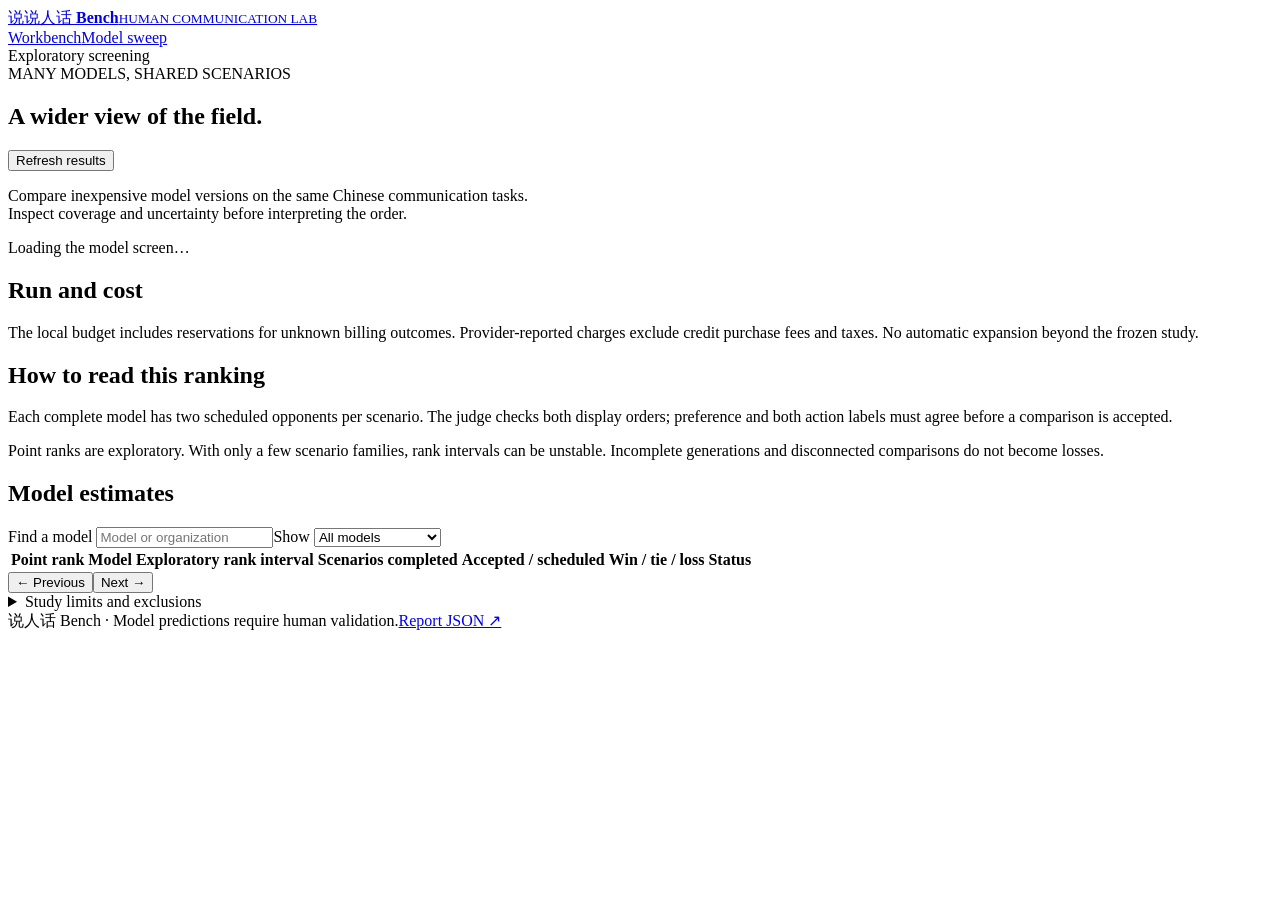
==== web/wide.html @ aa1a7129 "Add budgeted wide model screening and searchable rankings" ====
<!doctype html>
<html lang="en"><head><meta charset="utf-8"><meta name="viewport" content="width=device-width,initial-scale=1"><title>Model sweep · 说人话 Bench</title><link rel="stylesheet" href="/styles.css"></head>
<body><header class="header"><a class="brand" href="/"><span class="mark">说</span><span>说人话 <b>Bench</b><small>HUMAN COMMUNICATION LAB</small></span></a><nav aria-label="Main navigation"><a class="nav" href="/">Workbench</a><a class="nav active" href="/wide">Model sweep</a></nav><span class="version">Exploratory screening</span></header>
<main><section class="page"><div class="section-head"><div><div class="eyebrow">MANY MODELS, SHARED SCENARIOS</div><h1 class="page-title">A wider view of the field.</h1></div><button id="refreshWide" class="secondary">Refresh results</button></div>
<p class="lead">Compare inexpensive model versions on the same Chinese communication tasks.<br>Inspect coverage and uncertainty before interpreting the order.</p>
<div id="wideNotice" class="notice">Loading the model screen…</div><p id="wideUpdated" class="caption"></p><div id="wideStats" class="stats"></div>
<div class="bottom-grid"><article class="panel"><h2>Run and cost</h2><div id="wideChecks"></div><p class="caption">The local budget includes reservations for unknown billing outcomes. Provider-reported charges exclude credit purchase fees and taxes. No automatic expansion beyond the frozen study.</p></article><article class="panel"><h2>How to read this ranking</h2><p>Each complete model has two scheduled opponents per scenario. The judge checks both display orders; preference and both action labels must agree before a comparison is accepted.</p><p>Point ranks are exploratory. With only a few scenario families, rank intervals can be unstable. Incomplete generations and disconnected comparisons do not become losses.</p><p id="wideBootstrap" class="caption"></p></article></div>
<div class="section-head"><h2>Model estimates</h2><div class="hero-actions"><label>Find a model <input id="wideSearch" type="search" placeholder="Model or organization"></label><label>Show <select id="wideFilter"><option value="all">All models</option><option value="ranked">Ranked models</option><option value="unranked">Unranked models</option></select></label></div></div>
<div class="panel table-wrap"><table><thead><tr><th>Point rank</th><th>Model</th><th>Exploratory rank interval</th><th>Scenarios completed</th><th>Accepted / scheduled</th><th>Win / tie / loss</th><th>Status</th></tr></thead><tbody id="wideRows"></tbody></table></div>
<div class="decision-footer"><button id="widePrevious" class="secondary">← Previous</button><span id="widePage" class="caption"></span><button id="wideNext" class="secondary">Next →</button></div>
<details class="panel"><summary>Study limits and exclusions</summary><p id="wideOrder" class="caption"></p><ul id="wideWarnings" class="warnings"></ul></details>
</section></main><footer class="footer"><span>说人话 Bench · Model predictions require human validation.</span><a href="/api/wide-report">Report JSON ↗</a></footer><script src="/wide.js"></script></body></html>
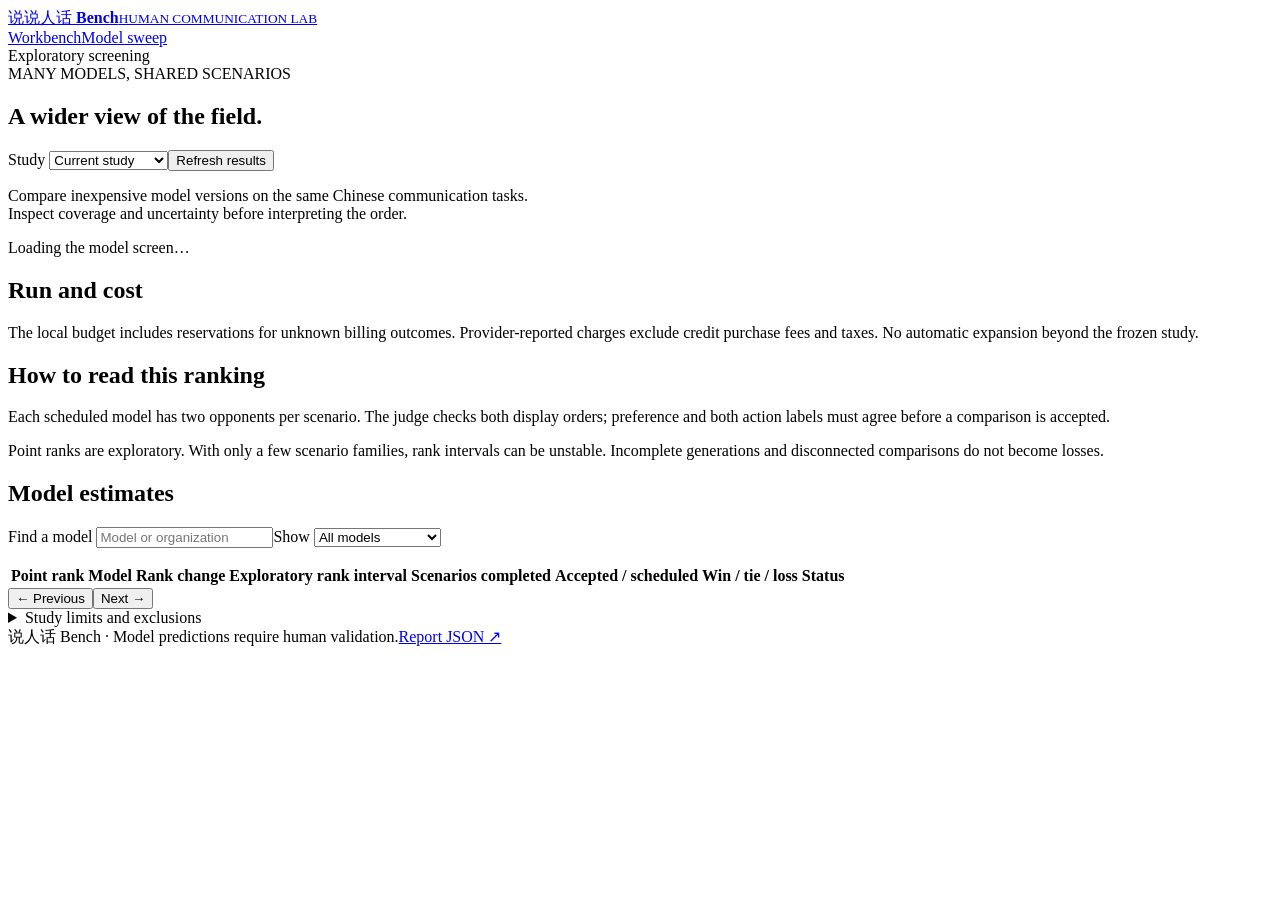
==== commit 82d8aad8: "Extend model screens with frozen cohorts and reusable evidence" ====
--- a/web/wide.html
+++ b/web/wide.html
@@ -1,12 +1,13 @@
 <!doctype html>
 <html lang="en"><head><meta charset="utf-8"><meta name="viewport" content="width=device-width,initial-scale=1"><title>Model sweep · 说人话 Bench</title><link rel="stylesheet" href="/styles.css"></head>
 <body><header class="header"><a class="brand" href="/"><span class="mark">说</span><span>说人话 <b>Bench</b><small>HUMAN COMMUNICATION LAB</small></span></a><nav aria-label="Main navigation"><a class="nav" href="/">Workbench</a><a class="nav active" href="/wide">Model sweep</a></nav><span class="version">Exploratory screening</span></header>
-<main><section class="page"><div class="section-head"><div><div class="eyebrow">MANY MODELS, SHARED SCENARIOS</div><h1 class="page-title">A wider view of the field.</h1></div><button id="refreshWide" class="secondary">Refresh results</button></div>
+<main><section class="page"><div class="section-head"><div><div class="eyebrow">MANY MODELS, SHARED SCENARIOS</div><h1 class="page-title">A wider view of the field.</h1></div><div><label>Study <select id="wideStudy"><option value="current">Current study</option><option value="baseline">Earlier snapshot</option></select></label><button id="refreshWide" class="secondary">Refresh results</button></div></div>
 <p class="lead">Compare inexpensive model versions on the same Chinese communication tasks.<br>Inspect coverage and uncertainty before interpreting the order.</p>
 <div id="wideNotice" class="notice">Loading the model screen…</div><p id="wideUpdated" class="caption"></p><div id="wideStats" class="stats"></div>
-<div class="bottom-grid"><article class="panel"><h2>Run and cost</h2><div id="wideChecks"></div><p class="caption">The local budget includes reservations for unknown billing outcomes. Provider-reported charges exclude credit purchase fees and taxes. No automatic expansion beyond the frozen study.</p></article><article class="panel"><h2>How to read this ranking</h2><p>Each complete model has two scheduled opponents per scenario. The judge checks both display orders; preference and both action labels must agree before a comparison is accepted.</p><p>Point ranks are exploratory. With only a few scenario families, rank intervals can be unstable. Incomplete generations and disconnected comparisons do not become losses.</p><p id="wideBootstrap" class="caption"></p></article></div>
+<div class="bottom-grid"><article class="panel"><h2>Run and cost</h2><div id="wideChecks"></div><p class="caption">The local budget includes reservations for unknown billing outcomes. Provider-reported charges exclude credit purchase fees and taxes. No automatic expansion beyond the frozen study.</p></article><article class="panel"><h2>How to read this ranking</h2><p>Each scheduled model has two opponents per scenario. The judge checks both display orders; preference and both action labels must agree before a comparison is accepted.</p><p>Point ranks are exploratory. With only a few scenario families, rank intervals can be unstable. Incomplete generations and disconnected comparisons do not become losses.</p><p id="wideBootstrap" class="caption"></p></article></div>
 <div class="section-head"><h2>Model estimates</h2><div class="hero-actions"><label>Find a model <input id="wideSearch" type="search" placeholder="Model or organization"></label><label>Show <select id="wideFilter"><option value="all">All models</option><option value="ranked">Ranked models</option><option value="unranked">Unranked models</option></select></label></div></div>
-<div class="panel table-wrap"><table><thead><tr><th>Point rank</th><th>Model</th><th>Exploratory rank interval</th><th>Scenarios completed</th><th>Accepted / scheduled</th><th>Win / tie / loss</th><th>Status</th></tr></thead><tbody id="wideRows"></tbody></table></div>
+<p id="wideBaseline" class="caption"></p>
+<div class="panel table-wrap"><table><thead><tr><th>Point rank</th><th>Model</th><th>Rank change</th><th>Exploratory rank interval</th><th>Scenarios completed</th><th>Accepted / scheduled</th><th>Win / tie / loss</th><th>Status</th></tr></thead><tbody id="wideRows"></tbody></table></div>
 <div class="decision-footer"><button id="widePrevious" class="secondary">← Previous</button><span id="widePage" class="caption"></span><button id="wideNext" class="secondary">Next →</button></div>
 <details class="panel"><summary>Study limits and exclusions</summary><p id="wideOrder" class="caption"></p><ul id="wideWarnings" class="warnings"></ul></details>
-</section></main><footer class="footer"><span>说人话 Bench · Model predictions require human validation.</span><a href="/api/wide-report">Report JSON ↗</a></footer><script src="/wide.js"></script></body></html>
+</section></main><footer class="footer"><span>说人话 Bench · Model predictions require human validation.</span><a id="wideDownload" href="/api/wide-report">Report JSON ↗</a></footer><script src="/wide.js"></script></body></html>
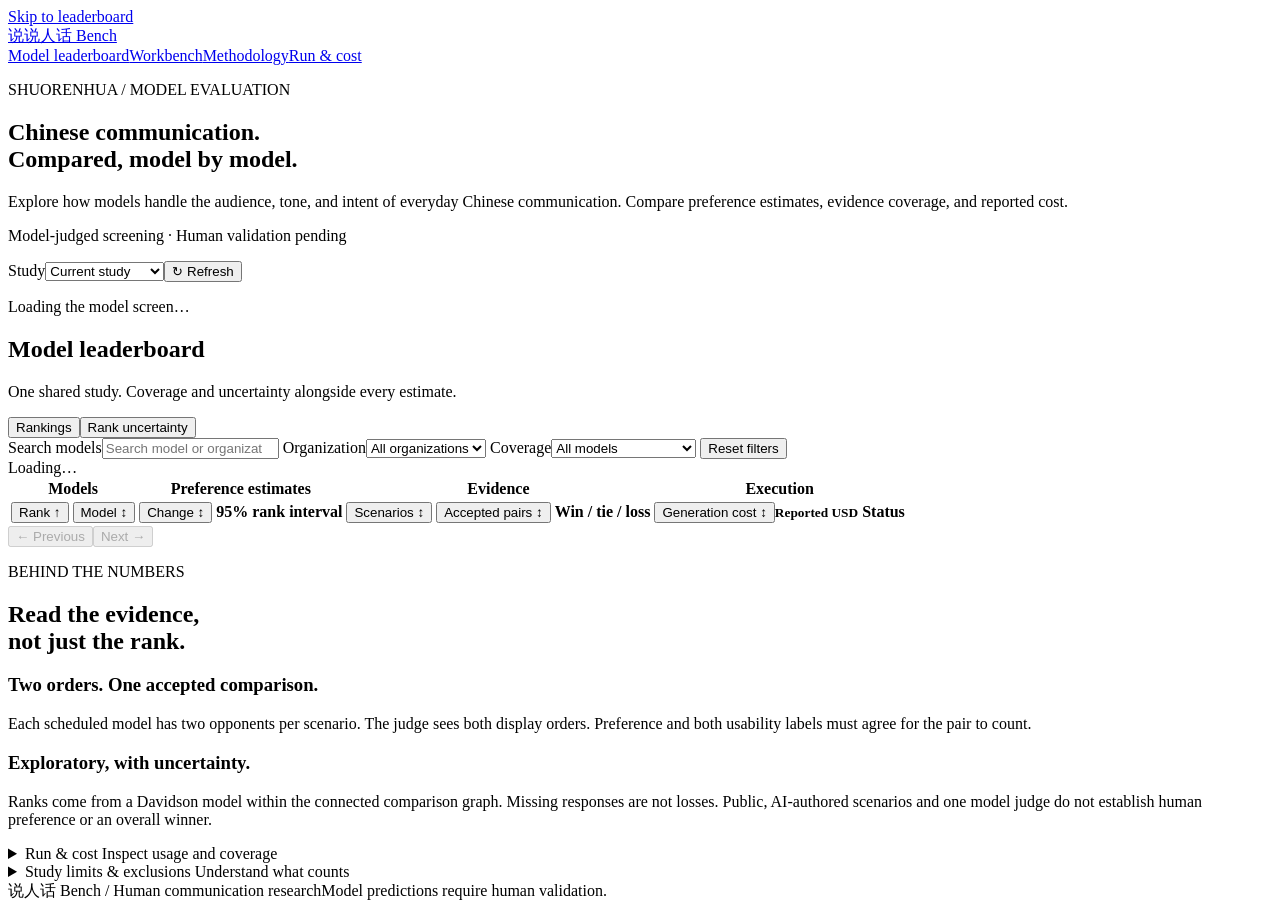
==== commit cce24eee: "Redesign leaderboard with compact comparisons and rank uncertainty charts" ====
--- a/web/wide.html
+++ b/web/wide.html
@@ -1,13 +1,43 @@
 <!doctype html>
-<html lang="en"><head><meta charset="utf-8"><meta name="viewport" content="width=device-width,initial-scale=1"><title>Model sweep · 说人话 Bench</title><link rel="stylesheet" href="/styles.css"></head>
-<body><header class="header"><a class="brand" href="/"><span class="mark">说</span><span>说人话 <b>Bench</b><small>HUMAN COMMUNICATION LAB</small></span></a><nav aria-label="Main navigation"><a class="nav" href="/">Workbench</a><a class="nav active" href="/wide">Model sweep</a></nav><span class="version">Exploratory screening</span></header>
-<main><section class="page"><div class="section-head"><div><div class="eyebrow">MANY MODELS, SHARED SCENARIOS</div><h1 class="page-title">A wider view of the field.</h1></div><div><label>Study <select id="wideStudy"><option value="current">Current study</option><option value="baseline">Earlier snapshot</option></select></label><button id="refreshWide" class="secondary">Refresh results</button></div></div>
-<p class="lead">Compare inexpensive model versions on the same Chinese communication tasks.<br>Inspect coverage and uncertainty before interpreting the order.</p>
-<div id="wideNotice" class="notice">Loading the model screen…</div><p id="wideUpdated" class="caption"></p><div id="wideStats" class="stats"></div>
-<div class="bottom-grid"><article class="panel"><h2>Run and cost</h2><div id="wideChecks"></div><p class="caption">The local budget includes reservations for unknown billing outcomes. Provider-reported charges exclude credit purchase fees and taxes. No automatic expansion beyond the frozen study.</p></article><article class="panel"><h2>How to read this ranking</h2><p>Each scheduled model has two opponents per scenario. The judge checks both display orders; preference and both action labels must agree before a comparison is accepted.</p><p>Point ranks are exploratory. With only a few scenario families, rank intervals can be unstable. Incomplete generations and disconnected comparisons do not become losses.</p><p id="wideBootstrap" class="caption"></p></article></div>
-<div class="section-head"><h2>Model estimates</h2><div class="hero-actions"><label>Find a model <input id="wideSearch" type="search" placeholder="Model or organization"></label><label>Show <select id="wideFilter"><option value="all">All models</option><option value="ranked">Ranked models</option><option value="unranked">Unranked models</option></select></label></div></div>
-<p id="wideBaseline" class="caption"></p>
-<div class="panel table-wrap"><table><thead><tr><th>Point rank</th><th>Model</th><th>Rank change</th><th>Exploratory rank interval</th><th>Scenarios completed</th><th>Accepted / scheduled</th><th>Win / tie / loss</th><th>Status</th></tr></thead><tbody id="wideRows"></tbody></table></div>
-<div class="decision-footer"><button id="widePrevious" class="secondary">← Previous</button><span id="widePage" class="caption"></span><button id="wideNext" class="secondary">Next →</button></div>
-<details class="panel"><summary>Study limits and exclusions</summary><p id="wideOrder" class="caption"></p><ul id="wideWarnings" class="warnings"></ul></details>
-</section></main><footer class="footer"><span>说人话 Bench · Model predictions require human validation.</span><a id="wideDownload" href="/api/wide-report">Report JSON ↗</a></footer><script src="/wide.js"></script></body></html>
+<html lang="en">
+<head>
+<meta charset="utf-8"><meta name="viewport" content="width=device-width,initial-scale=1">
+<meta name="theme-color" content="#f2f3f5"><title>Model leaderboard · 说人话 Bench</title>
+<link rel="stylesheet" href="/wide.css">
+</head>
+<body>
+<a class="skip-link" href="#leaderboard">Skip to leaderboard</a>
+<header class="site-header">
+<a class="brand" href="/"><span class="brand-mark" aria-hidden="true">说</span>说人话 <span>Bench</span></a>
+<nav aria-label="Main navigation"><a class="active" href="/wide" aria-current="page">Model leaderboard</a><a href="/">Workbench</a><a href="#methodology">Methodology</a><a href="#run-details">Run &amp; cost</a></nav>
+<a id="wideDownload" class="button button-dark" href="/api/wide-report" hidden>Report JSON <span aria-hidden="true">↗</span></a>
+</header>
+<main>
+<section class="hero" aria-labelledby="pageTitle">
+<div><p class="eyebrow">SHUORENHUA / MODEL EVALUATION</p><h1 id="pageTitle">Chinese communication.<br>Compared, model by model.</h1></div>
+<div class="hero-description"><p>Explore how models handle the audience, tone, and intent of everyday Chinese communication. Compare preference estimates, evidence coverage, and reported cost.</p><p class="scope-note"><span class="status-dot" aria-hidden="true"></span>Model-judged screening · Human validation pending</p>
+<div class="study-controls"><label for="wideStudy">Study</label><select id="wideStudy"><option value="current">Current study</option><option value="baseline">Earlier snapshot</option></select><button id="refreshWide" class="button" aria-label="Refresh results"><span aria-hidden="true">↻</span> Refresh</button></div></div>
+</section>
+<div id="wideStats" class="summary-grid" aria-label="Study summary"></div>
+<div class="snapshot-line"><p id="wideNotice" role="status">Loading the model screen…</p><p id="wideUpdated"></p></div>
+<section id="leaderboard" class="data-panel" aria-labelledby="leaderboardTitle">
+<div class="data-heading"><div><h2 id="leaderboardTitle">Model leaderboard</h2><p>One shared study. Coverage and uncertainty alongside every estimate.</p></div><div class="view-tabs" role="tablist" aria-label="Results view"><button id="tableTab" role="tab" aria-selected="true" aria-controls="tableView">Rankings</button><button id="chartTab" role="tab" aria-selected="false" aria-controls="chartView" tabindex="-1">Rank uncertainty</button></div></div>
+<div class="filters">
+<label class="search-label" for="wideSearch"><span>Search models</span><input id="wideSearch" type="search" placeholder="Search model or organization…" autocomplete="off"></label>
+<label for="wideOrganization"><span>Organization</span><select id="wideOrganization"><option value="all">All organizations</option></select></label>
+<label for="wideFilter"><span>Coverage</span><select id="wideFilter"><option value="all">All models</option><option value="complete">Complete responses</option><option value="partial">Partial responses</option><option value="ranked">Ranked models</option><option value="unranked">Unranked models</option></select></label>
+<button id="wideReset" class="reset-button">Reset filters</button></div>
+<div class="table-context"><span id="wideCount">Loading…</span><span id="wideBaseline"></span></div>
+<div id="tableView" role="tabpanel" aria-labelledby="tableTab">
+<div class="table-scroll" tabindex="0" role="region" aria-label="Model rankings, scroll horizontally for more metrics"><table>
+<thead><tr class="column-groups"><th colspan="2" scope="colgroup">Models</th><th colspan="2" scope="colgroup">Preference estimates</th><th colspan="3" scope="colgroup">Evidence</th><th colspan="2" scope="colgroup">Execution</th></tr>
+<tr><th scope="col" aria-sort="ascending"><button data-sort="rank">Rank <span class="sort-arrow" aria-hidden="true">↑</span></button></th><th scope="col"><button data-sort="name">Model <span class="sort-arrow" aria-hidden="true">↕</span></button></th><th scope="col"><button data-sort="rank_change">Change <span class="sort-arrow" aria-hidden="true">↕</span></button></th><th scope="col">95% rank interval</th><th scope="col"><button data-sort="n_generated">Scenarios <span class="sort-arrow" aria-hidden="true">↕</span></button></th><th scope="col"><button data-sort="n_accepted">Accepted pairs <span class="sort-arrow" aria-hidden="true">↕</span></button></th><th scope="col">Win / tie / loss</th><th scope="col"><button data-sort="generation_reported_usd">Generation cost <span class="sort-arrow" aria-hidden="true">↕</span></button><small>Reported USD</small></th><th scope="col">Status</th></tr></thead><tbody id="wideRows"></tbody>
+</table></div><div class="pagination"><span id="widePage" aria-live="polite"></span><div><button id="widePrevious" class="button" disabled>← Previous</button><button id="wideNext" class="button" disabled>Next →</button></div></div></div>
+<div id="chartView" class="chart-view" role="tabpanel" aria-labelledby="chartTab" hidden><div class="chart-heading"><div><h3>How certain is the order?</h3><p id="chartDescription">The top 10 matching models by point rank. Lower ranks are better.</p></div><span class="chart-legend"><i aria-hidden="true"></i> Point rank <b aria-hidden="true"></b> 95% interval</span></div><div id="wideChart"></div><p class="chart-footnote">Overlapping intervals leave the order uncertain. Select a model to find it in the table. These intervals capture scenario sampling, not judge bias.</p></div>
+</section>
+<section id="methodology" class="methodology" aria-labelledby="methodTitle"><div><p class="eyebrow">BEHIND THE NUMBERS</p><h2 id="methodTitle">Read the evidence,<br>not just the rank.</h2></div><div><h3>Two orders. One accepted comparison.</h3><p>Each scheduled model has two opponents per scenario. The judge sees both display orders. Preference and both usability labels must agree for the pair to count.</p></div><div><h3>Exploratory, with uncertainty.</h3><p>Ranks come from a Davidson model within the connected comparison graph. Missing responses are not losses. Public, AI-authored scenarios and one model judge do not establish human preference or an overall winner.</p><p id="wideBootstrap" class="small-note"></p></div></section>
+<div class="detail-grid"><details id="run-details" class="details-panel"><summary>Run &amp; cost <span>Inspect usage and coverage</span></summary><div class="details-content"><div id="wideChecks"></div><p class="small-note">Generation costs sum reported candidate-call charges, including failed calls with known charges; they exclude judging and unknown charges. The local allowance includes imported records and reservations. Reported charges exclude credit purchase fees and taxes. No automatic expansion beyond the frozen study.</p></div></details><details class="details-panel"><summary>Study limits &amp; exclusions <span>Understand what counts</span></summary><div class="details-content"><p id="wideOrder" class="small-note"></p><ul id="wideWarnings"></ul></div></details></div>
+</main>
+<footer><span>说人话 Bench <span class="footer-divider">/</span> Human communication research</span><span>Model predictions require human validation.</span></footer>
+<script src="/wide.js"></script>
+</body></html>
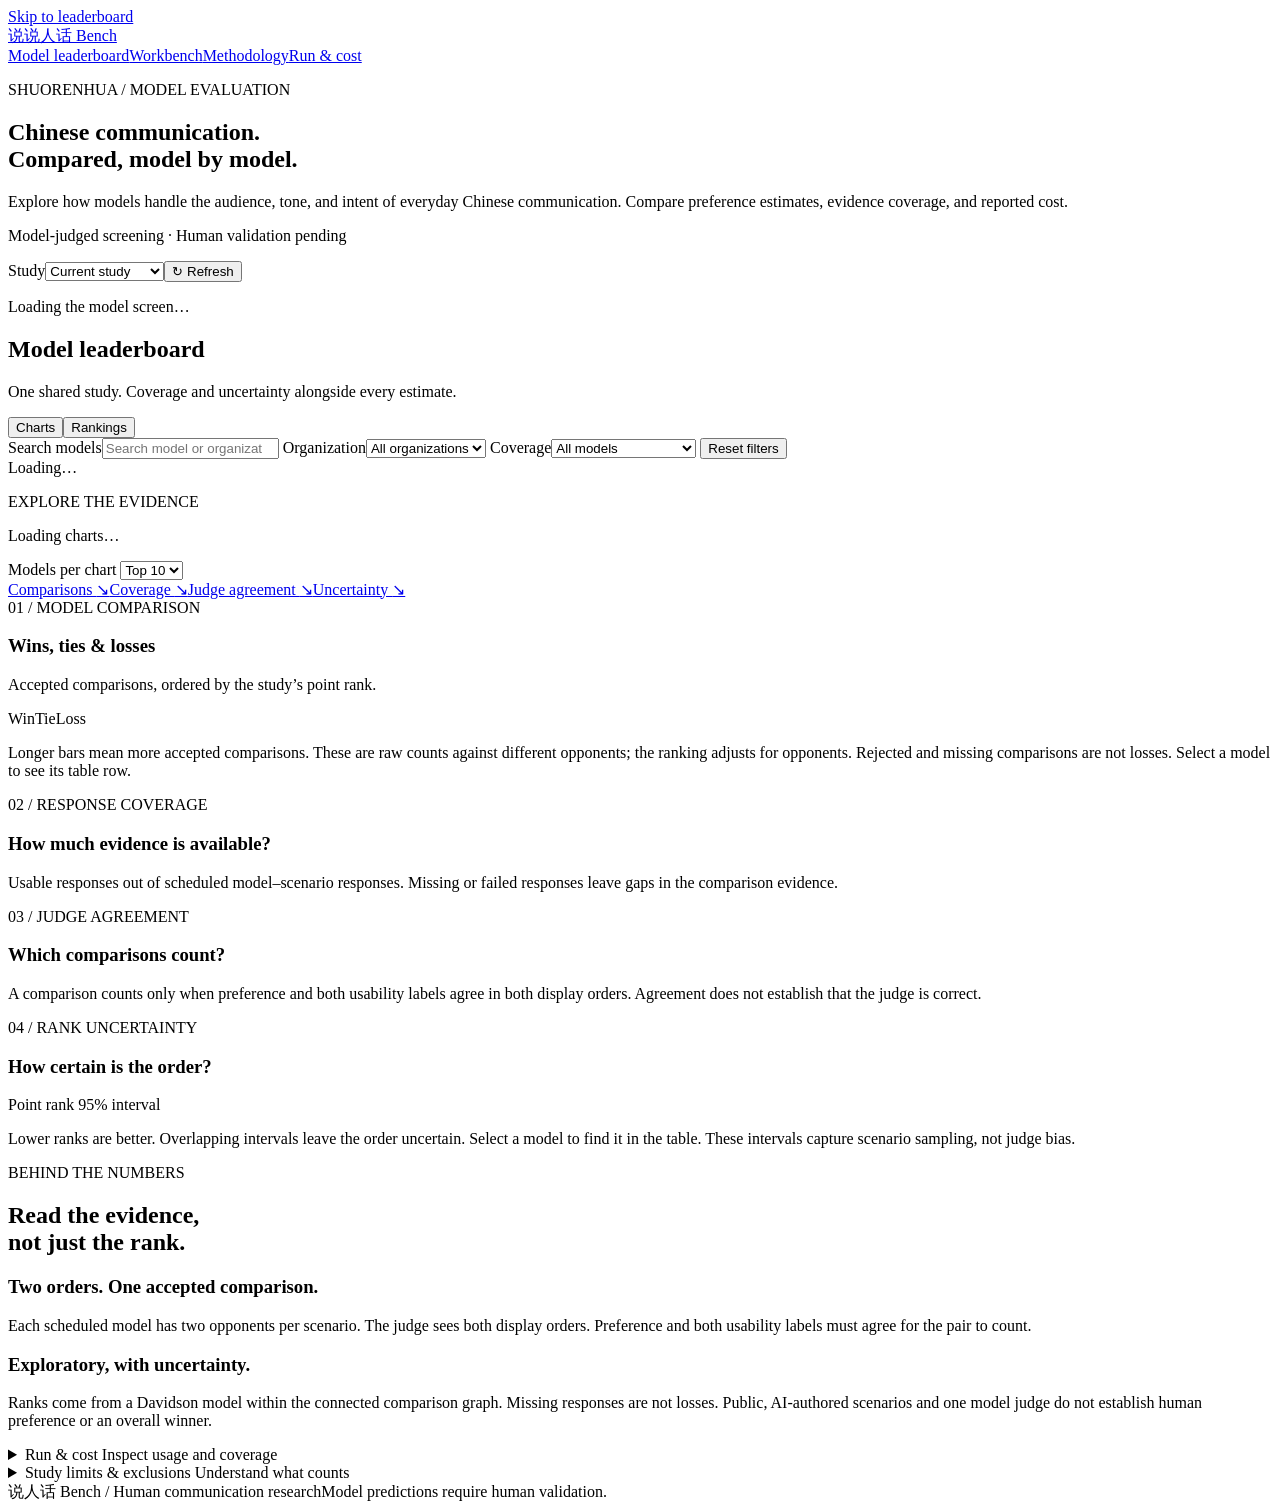
==== commit f7acd606: "Add comparison bars, coverage and judge agreement charts" ====
--- a/web/wide.html
+++ b/web/wide.html
@@ -21,19 +21,28 @@
 <div id="wideStats" class="summary-grid" aria-label="Study summary"></div>
 <div class="snapshot-line"><p id="wideNotice" role="status">Loading the model screen…</p><p id="wideUpdated"></p></div>
 <section id="leaderboard" class="data-panel" aria-labelledby="leaderboardTitle">
-<div class="data-heading"><div><h2 id="leaderboardTitle">Model leaderboard</h2><p>One shared study. Coverage and uncertainty alongside every estimate.</p></div><div class="view-tabs" role="tablist" aria-label="Results view"><button id="tableTab" role="tab" aria-selected="true" aria-controls="tableView">Rankings</button><button id="chartTab" role="tab" aria-selected="false" aria-controls="chartView" tabindex="-1">Rank uncertainty</button></div></div>
+<div class="data-heading"><div><h2 id="leaderboardTitle">Model leaderboard</h2><p>One shared study. Coverage and uncertainty alongside every estimate.</p></div><div class="view-tabs" role="tablist" aria-label="Results view"><button id="chartTab" role="tab" aria-selected="true" aria-controls="chartView">Charts</button><button id="tableTab" role="tab" aria-selected="false" aria-controls="tableView" tabindex="-1">Rankings</button></div></div>
 <div class="filters">
 <label class="search-label" for="wideSearch"><span>Search models</span><input id="wideSearch" type="search" placeholder="Search model or organization…" autocomplete="off"></label>
 <label for="wideOrganization"><span>Organization</span><select id="wideOrganization"><option value="all">All organizations</option></select></label>
 <label for="wideFilter"><span>Coverage</span><select id="wideFilter"><option value="all">All models</option><option value="complete">Complete responses</option><option value="partial">Partial responses</option><option value="ranked">Ranked models</option><option value="unranked">Unranked models</option></select></label>
 <button id="wideReset" class="reset-button">Reset filters</button></div>
 <div class="table-context"><span id="wideCount">Loading…</span><span id="wideBaseline"></span></div>
-<div id="tableView" role="tabpanel" aria-labelledby="tableTab">
+<div id="tableView" role="tabpanel" aria-labelledby="tableTab" hidden>
 <div class="table-scroll" tabindex="0" role="region" aria-label="Model rankings, scroll horizontally for more metrics"><table>
 <thead><tr class="column-groups"><th colspan="2" scope="colgroup">Models</th><th colspan="2" scope="colgroup">Preference estimates</th><th colspan="3" scope="colgroup">Evidence</th><th colspan="2" scope="colgroup">Execution</th></tr>
 <tr><th scope="col" aria-sort="ascending"><button data-sort="rank">Rank <span class="sort-arrow" aria-hidden="true">↑</span></button></th><th scope="col"><button data-sort="name">Model <span class="sort-arrow" aria-hidden="true">↕</span></button></th><th scope="col"><button data-sort="rank_change">Change <span class="sort-arrow" aria-hidden="true">↕</span></button></th><th scope="col">95% rank interval</th><th scope="col"><button data-sort="n_generated">Scenarios <span class="sort-arrow" aria-hidden="true">↕</span></button></th><th scope="col"><button data-sort="n_accepted">Accepted pairs <span class="sort-arrow" aria-hidden="true">↕</span></button></th><th scope="col">Win / tie / loss</th><th scope="col"><button data-sort="generation_reported_usd">Generation cost <span class="sort-arrow" aria-hidden="true">↕</span></button><small>Reported USD</small></th><th scope="col">Status</th></tr></thead><tbody id="wideRows"></tbody>
 </table></div><div class="pagination"><span id="widePage" aria-live="polite"></span><div><button id="widePrevious" class="button" disabled>← Previous</button><button id="wideNext" class="button" disabled>Next →</button></div></div></div>
-<div id="chartView" class="chart-view" role="tabpanel" aria-labelledby="chartTab" hidden><div class="chart-heading"><div><h3>How certain is the order?</h3><p id="chartDescription">The top 10 matching models by point rank. Lower ranks are better.</p></div><span class="chart-legend"><i aria-hidden="true"></i> Point rank <b aria-hidden="true"></b> 95% interval</span></div><div id="wideChart"></div><p class="chart-footnote">Overlapping intervals leave the order uncertain. Select a model to find it in the table. These intervals capture scenario sampling, not judge bias.</p></div>
+<div id="chartView" class="chart-view" role="tabpanel" aria-labelledby="chartTab">
+<div class="chart-toolbar"><div><p class="eyebrow">EXPLORE THE EVIDENCE</p><p id="chartSelection" aria-live="polite">Loading charts…</p></div><label for="chartLimit">Models per chart <select id="chartLimit"><option value="10">Top 10</option><option value="20">Top 20</option><option value="50">Top 50</option></select></label></div>
+<nav class="chart-jumps" aria-label="Jump to chart"><a href="#outcomesChart">Comparisons <span aria-hidden="true">↘</span></a><a href="#coverageChart">Coverage <span aria-hidden="true">↘</span></a><a href="#agreementChart">Judge agreement <span aria-hidden="true">↘</span></a><a href="#uncertaintyChart">Uncertainty <span aria-hidden="true">↘</span></a></nav>
+<section id="outcomesChart" class="chart-card" aria-labelledby="outcomesTitle"><div class="chart-heading"><div><span class="chart-kicker">01 / MODEL COMPARISON</span><h3 id="outcomesTitle">Wins, ties &amp; losses</h3><p>Accepted comparisons, ordered by the study’s point rank.</p></div><div class="segment-legend" aria-label="Bar colors"><span><i class="swatch win" aria-hidden="true"></i>Win</span><span><i class="swatch tie" aria-hidden="true"></i>Tie</span><span><i class="swatch loss" aria-hidden="true"></i>Loss</span></div></div><div id="wideOutcomes"></div><p class="chart-footnote">Longer bars mean more accepted comparisons. These are raw counts against different opponents; the ranking adjusts for opponents. Rejected and missing comparisons are not losses. Select a model to see its table row.</p></section>
+<div class="chart-pair">
+<section id="coverageChart" class="chart-card" aria-labelledby="coverageTitle"><span class="chart-kicker">02 / RESPONSE COVERAGE</span><h3 id="coverageTitle">How much evidence is available?</h3><p id="coverageScope" class="chart-subtitle"></p><div id="wideCoverage"></div><p class="chart-footnote">Usable responses out of scheduled model–scenario responses. Missing or failed responses leave gaps in the comparison evidence.</p></section>
+<section id="agreementChart" class="chart-card" aria-labelledby="agreementTitle"><span class="chart-kicker">03 / JUDGE AGREEMENT</span><h3 id="agreementTitle">Which comparisons count?</h3><p id="agreementScope" class="chart-subtitle"></p><div id="wideAgreement"></div><p class="chart-footnote">A comparison counts only when preference and both usability labels agree in both display orders. Agreement does not establish that the judge is correct.</p></section>
+</div>
+<section id="uncertaintyChart" class="chart-card" aria-labelledby="uncertaintyTitle"><div class="chart-heading"><div><span class="chart-kicker">04 / RANK UNCERTAINTY</span><h3 id="uncertaintyTitle">How certain is the order?</h3><p id="chartDescription"></p></div><span class="chart-legend"><i aria-hidden="true"></i> Point rank <b aria-hidden="true"></b> 95% interval</span></div><div id="wideChart"></div><p class="chart-footnote">Lower ranks are better. Overlapping intervals leave the order uncertain. Select a model to find it in the table. These intervals capture scenario sampling, not judge bias.</p></section>
+</div>
 </section>
 <section id="methodology" class="methodology" aria-labelledby="methodTitle"><div><p class="eyebrow">BEHIND THE NUMBERS</p><h2 id="methodTitle">Read the evidence,<br>not just the rank.</h2></div><div><h3>Two orders. One accepted comparison.</h3><p>Each scheduled model has two opponents per scenario. The judge sees both display orders. Preference and both usability labels must agree for the pair to count.</p></div><div><h3>Exploratory, with uncertainty.</h3><p>Ranks come from a Davidson model within the connected comparison graph. Missing responses are not losses. Public, AI-authored scenarios and one model judge do not establish human preference or an overall winner.</p><p id="wideBootstrap" class="small-note"></p></div></section>
 <div class="detail-grid"><details id="run-details" class="details-panel"><summary>Run &amp; cost <span>Inspect usage and coverage</span></summary><div class="details-content"><div id="wideChecks"></div><p class="small-note">Generation costs sum reported candidate-call charges, including failed calls with known charges; they exclude judging and unknown charges. The local allowance includes imported records and reservations. Reported charges exclude credit purchase fees and taxes. No automatic expansion beyond the frozen study.</p></div></details><details class="details-panel"><summary>Study limits &amp; exclusions <span>Understand what counts</span></summary><div class="details-content"><p id="wideOrder" class="small-note"></p><ul id="wideWarnings"></ul></div></details></div>
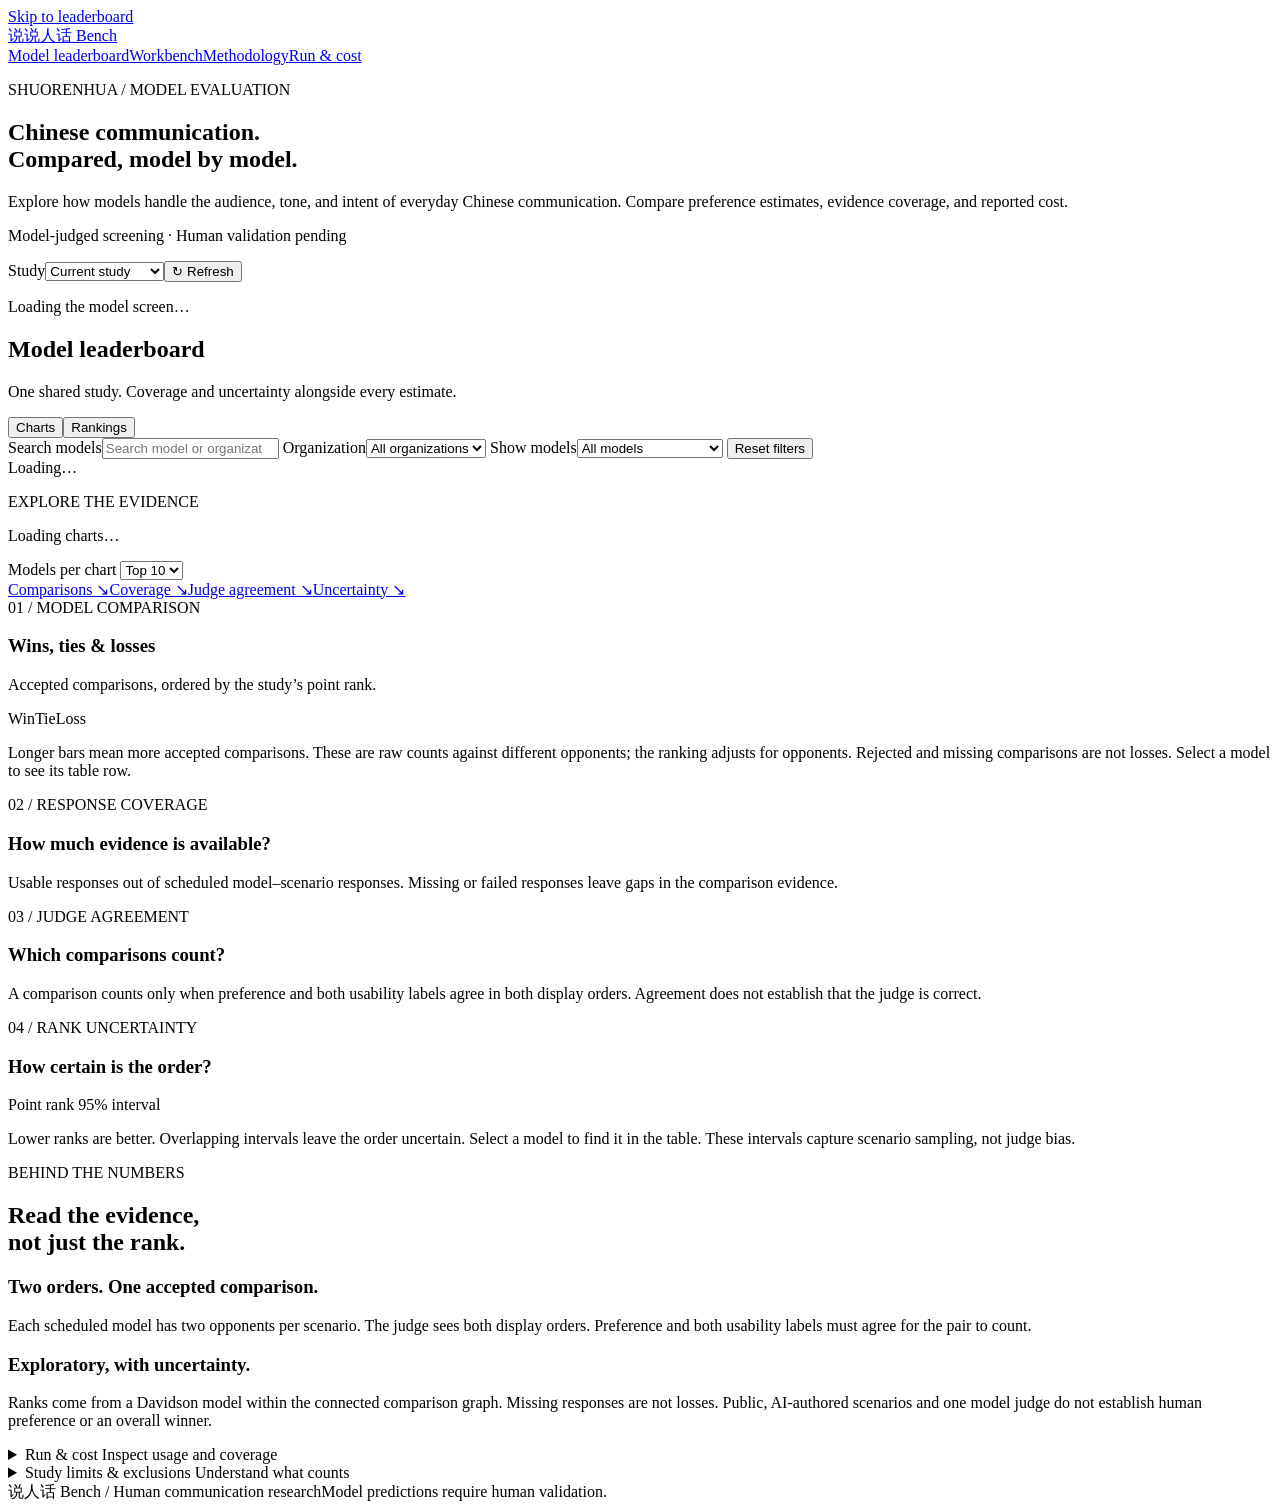
==== commit 98ef52af: "Enroll bounded premium models into existing benchmark rankings" ====
--- a/web/wide.html
+++ b/web/wide.html
@@ -25,7 +25,7 @@
 <div class="filters">
 <label class="search-label" for="wideSearch"><span>Search models</span><input id="wideSearch" type="search" placeholder="Search model or organization…" autocomplete="off"></label>
 <label for="wideOrganization"><span>Organization</span><select id="wideOrganization"><option value="all">All organizations</option></select></label>
-<label for="wideFilter"><span>Coverage</span><select id="wideFilter"><option value="all">All models</option><option value="complete">Complete responses</option><option value="partial">Partial responses</option><option value="ranked">Ranked models</option><option value="unranked">Unranked models</option></select></label>
+<label for="wideFilter"><span>Show models</span><select id="wideFilter"><option value="all">All models</option><option value="new">Newly added models</option><option value="complete">Complete responses</option><option value="partial">Partial responses</option><option value="ranked">Ranked models</option><option value="unranked">Unranked models</option></select></label>
 <button id="wideReset" class="reset-button">Reset filters</button></div>
 <div class="table-context"><span id="wideCount">Loading…</span><span id="wideBaseline"></span></div>
 <div id="tableView" role="tabpanel" aria-labelledby="tableTab" hidden>
@@ -44,7 +44,7 @@
 <section id="uncertaintyChart" class="chart-card" aria-labelledby="uncertaintyTitle"><div class="chart-heading"><div><span class="chart-kicker">04 / RANK UNCERTAINTY</span><h3 id="uncertaintyTitle">How certain is the order?</h3><p id="chartDescription"></p></div><span class="chart-legend"><i aria-hidden="true"></i> Point rank <b aria-hidden="true"></b> 95% interval</span></div><div id="wideChart"></div><p class="chart-footnote">Lower ranks are better. Overlapping intervals leave the order uncertain. Select a model to find it in the table. These intervals capture scenario sampling, not judge bias.</p></section>
 </div>
 </section>
-<section id="methodology" class="methodology" aria-labelledby="methodTitle"><div><p class="eyebrow">BEHIND THE NUMBERS</p><h2 id="methodTitle">Read the evidence,<br>not just the rank.</h2></div><div><h3>Two orders. One accepted comparison.</h3><p>Each scheduled model has two opponents per scenario. The judge sees both display orders. Preference and both usability labels must agree for the pair to count.</p></div><div><h3>Exploratory, with uncertainty.</h3><p>Ranks come from a Davidson model within the connected comparison graph. Missing responses are not losses. Public, AI-authored scenarios and one model judge do not establish human preference or an overall winner.</p><p id="wideBootstrap" class="small-note"></p></div></section>
+<section id="methodology" class="methodology" aria-labelledby="methodTitle"><div><p class="eyebrow">BEHIND THE NUMBERS</p><h2 id="methodTitle">Read the evidence,<br>not just the rank.</h2></div><div><h3>Two orders. One accepted comparison.</h3><p id="wideSchedule">Each scheduled model has two opponents per scenario. The judge sees both display orders. Preference and both usability labels must agree for the pair to count.</p></div><div><h3>Exploratory, with uncertainty.</h3><p>Ranks come from a Davidson model within the connected comparison graph. Missing responses are not losses. Public, AI-authored scenarios and one model judge do not establish human preference or an overall winner.</p><p id="wideBootstrap" class="small-note"></p></div></section>
 <div class="detail-grid"><details id="run-details" class="details-panel"><summary>Run &amp; cost <span>Inspect usage and coverage</span></summary><div class="details-content"><div id="wideChecks"></div><p class="small-note">Generation costs sum reported candidate-call charges, including failed calls with known charges; they exclude judging and unknown charges. The local allowance includes imported records and reservations. Reported charges exclude credit purchase fees and taxes. No automatic expansion beyond the frozen study.</p></div></details><details class="details-panel"><summary>Study limits &amp; exclusions <span>Understand what counts</span></summary><div class="details-content"><p id="wideOrder" class="small-note"></p><ul id="wideWarnings"></ul></div></details></div>
 </main>
 <footer><span>说人话 Bench <span class="footer-divider">/</span> Human communication research</span><span>Model predictions require human validation.</span></footer>
